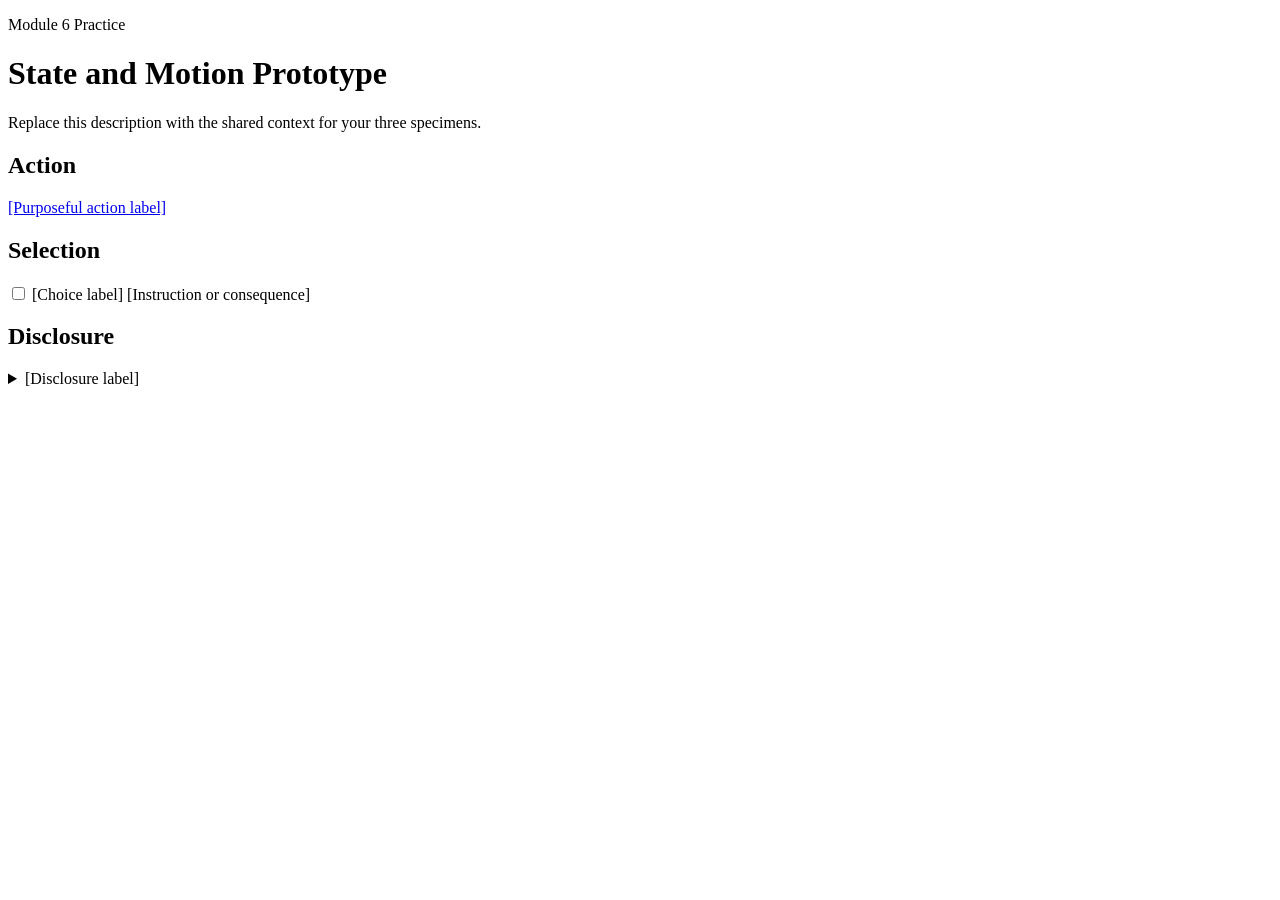
==== index.html @ e9217cf0 "Initial commit" ====
<!DOCTYPE html>
  <html lang="en">
  <head>
    <meta charset="UTF-8">
    <meta name="viewport" content="width=device-width, initial-scale=1.0">
    <title>Document</title>
  </head>
  <body>
  <header>
        <p class="eyebrow">Module 6 Practice</p>
        <h1>State and Motion Prototype</h1>
        <p>Replace this description with the shared context for your three specimens.</p>
      </header>
      <main>
        <section class="specimen">
          <h2>Action</h2>
          <p><a class="action" href="#confirmation">[Purposeful action label]</a></p>
        </section>
        <section class="specimen">
          <h2>Selection</h2>
          <div class="choice">
            <input type="checkbox" id="choice">
            <label for="choice">
              <span class="choice-title">[Choice label]</span>
              <span class="choice-help">[Instruction or consequence]</span>
            </label>
          </div></section>
        <section class="specimen">
          <h2>Disclosure</h2>
          <details>
            <summary>[Disclosure label]</summary>
            <div class="confirmation" id="confirmation">
              <strong>[Status]</strong> [Useful next step.]
            </div>
          </details>
        </section>
      </main>
  </body>
</html>
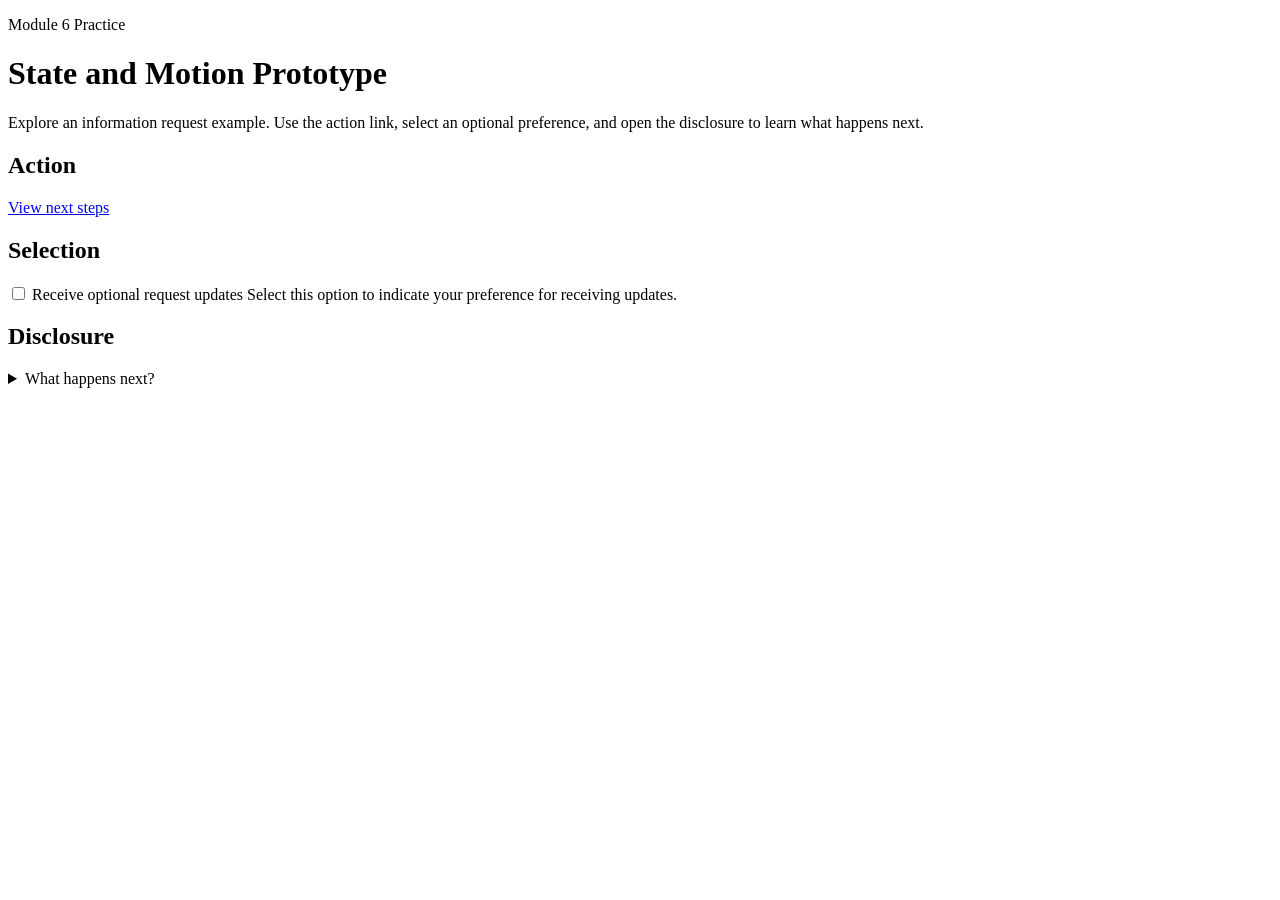
==== commit bff9402b: "Update index.html" ====
--- a/index.html
+++ b/index.html
@@ -9,28 +9,28 @@
   <header>
         <p class="eyebrow">Module 6 Practice</p>
         <h1>State and Motion Prototype</h1>
-        <p>Replace this description with the shared context for your three specimens.</p>
+        <p>Explore an information request example. Use the action link, select an optional preference, and open the disclosure to learn what happens next.</p>
       </header>
       <main>
         <section class="specimen">
           <h2>Action</h2>
-          <p><a class="action" href="#confirmation">[Purposeful action label]</a></p>
+          <p><a class="action" href="#confirmation">View next steps</a></p>
         </section>
         <section class="specimen">
           <h2>Selection</h2>
           <div class="choice">
             <input type="checkbox" id="choice">
             <label for="choice">
-              <span class="choice-title">[Choice label]</span>
-              <span class="choice-help">[Instruction or consequence]</span>
+              <span class="choice-title">Receive optional request updates</span>
+              <span class="choice-help">Select this option to indicate your preference for receiving updates.</span>
             </label>
           </div></section>
         <section class="specimen">
           <h2>Disclosure</h2>
           <details>
-            <summary>[Disclosure label]</summary>
+            <summary>What happens next?</summary>
             <div class="confirmation" id="confirmation">
-              <strong>[Status]</strong> [Useful next step.]
+              <strong>Request received:</strong>Review the information provided and follow any instructions for continuing your request.
             </div>
           </details>
         </section>
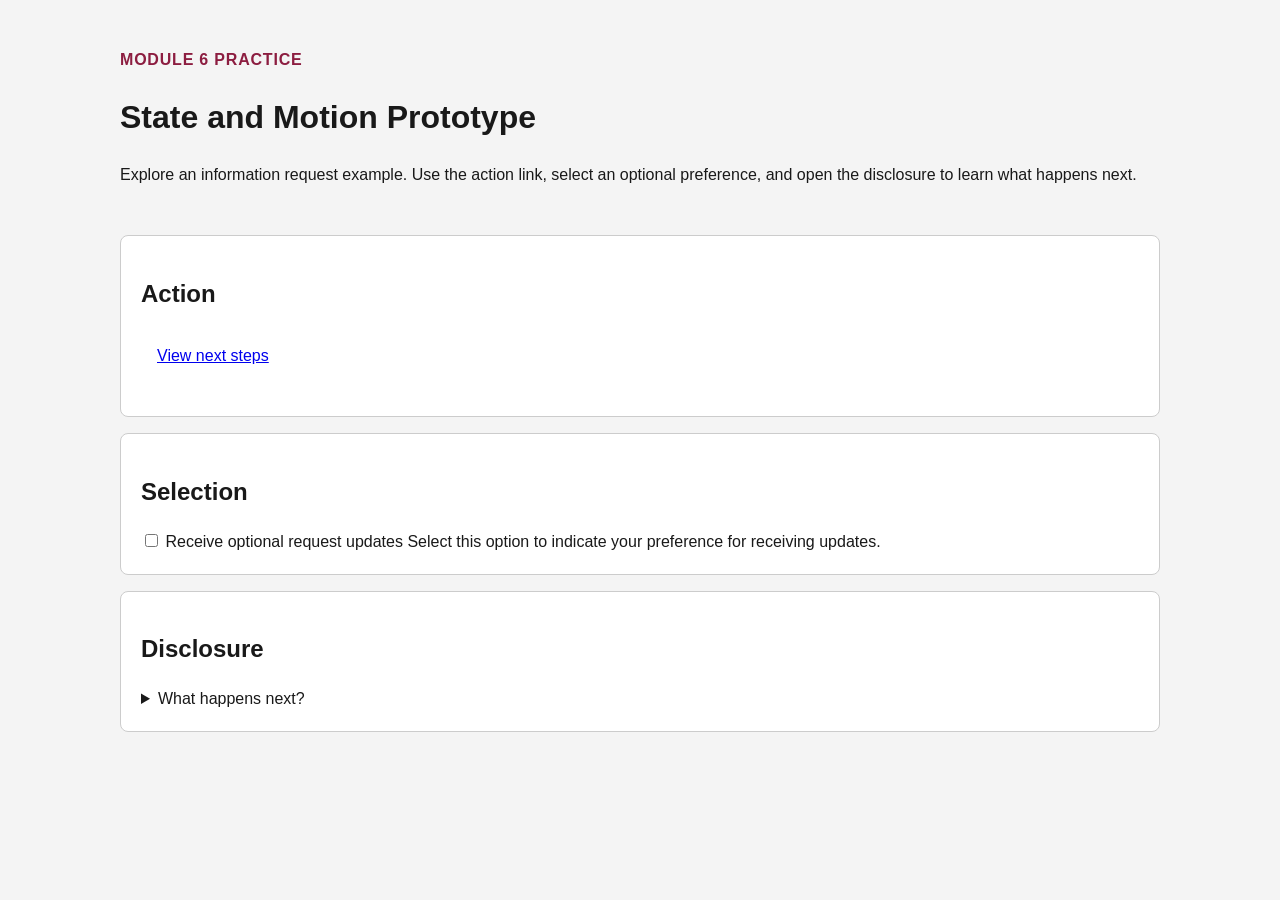
==== commit b61ac38b: "Update index.html" ====
--- a/index.html
+++ b/index.html
@@ -4,6 +4,7 @@
     <meta charset="UTF-8">
     <meta name="viewport" content="width=device-width, initial-scale=1.0">
     <title>Document</title>
+    <link rel="stylesheet" href="styles.css">
   </head>
   <body>
   <header>
--- a/styles.css
+++ b/styles.css
@@ -0,0 +1,135 @@
+:root { 
+    --brand:#8c1d40; 
+    --accent:#ffc627; 
+    --ink:#191919; 
+    --paper:#fff; 
+    --surface:#f4f4f4; 
+    --focus:#0077b6; 
+    --space:1rem; 
+}
+
+* { 
+    box-sizing:border-box; 
+}
+
+body { 
+    margin:0; 
+    color:var(--ink); 
+    background:var(--surface); 
+    font:1rem/1.5 Arial,sans-serif; 
+}
+
+header, main { 
+    width:min(100% - 2rem,65rem); 
+    margin-inline:auto; 
+}
+
+header { 
+    padding-block:2rem 1rem; 
+}
+
+.eyebrow { 
+    color:var(--brand); 
+    font-weight:700; 
+    text-transform:uppercase; 
+    letter-spacing:.05em; 
+}
+
+.specimen { 
+    margin-block:var(--space); 
+    padding:1.25rem; 
+    background:var(--paper); 
+    border:1px solid #ccc; 
+    border-radius:.5rem; 
+}
+
+.action { 
+    display:inline-block; 
+    padding:.75rem 1rem; 
+
+.action {
+    display: inline-block;
+    padding: .75rem 1rem;
+    color: var(--paper);
+    background: linear-gradient(135deg, var(--brand), #64132e);
+    border: 2px solid var(--brand);
+    border-radius: .4rem;
+    box-shadow: 0 .25rem .5rem rgb(0 0 0 / 15%);
+    text-decoration: none;
+    font-weight: 700;
+    transition: background-color .2s ease,
+                color .2s ease,
+                box-shadow .2s ease,
+                transform .2s ease;
+}
+
+.action::after {
+    content: " →";
+    display: inline-block;
+    margin-inline-start: .4rem;
+    transition: transform .2s ease;
+}
+
+.action:hover {
+    background: var(--brand);
+    box-shadow: 0 .4rem .8rem rgb(0 0 0 / 25%);
+}
+
+.action:hover::after {
+    transform: translateX(.2rem);
+}
+
+.action:focus-visible {
+    outline: 3px solid var(--focus);
+    outline-offset: 4px;
+}
+
+.action:active {
+    transform: translateY(2px);
+    box-shadow: 0 .1rem .2rem rgb(0 0 0 / 15%);
+}
+
+
+.choice { 
+    display:grid; 
+    grid-template-columns:auto 1fr; 
+    gap:.75rem; 
+    align-items:start; 
+}
+
+.choice input { 
+    width:1.25rem; 
+    height:1.25rem; 
+    margin-top:.25rem; 
+}
+
+.choice label { 
+    display:grid; 
+    gap:.1rem; 
+    padding:.75rem; 
+    border:.15rem solid #777; 
+    border-radius:.4rem; 
+}
+
+.choice-title { 
+    font-weight:700; 
+}
+
+.choice-help { 
+    color:#444; 
+}
+/* TODO: focus and checked state with more than color. */
+
+summary { 
+    cursor:pointer; 
+    font-weight:700; 
+}
+
+.confirmation { 
+    margin-top:.75rem; 
+    padding:1rem; 
+}
+
+/* TODO: add purposeful gradients/shadows/filters/masks/blending across specimens. */
+/* TODO: define and trigger one short, finite keyframe animation. */
+/* TODO: add a prefers-reduced-motion strategy that preserves feedback. */
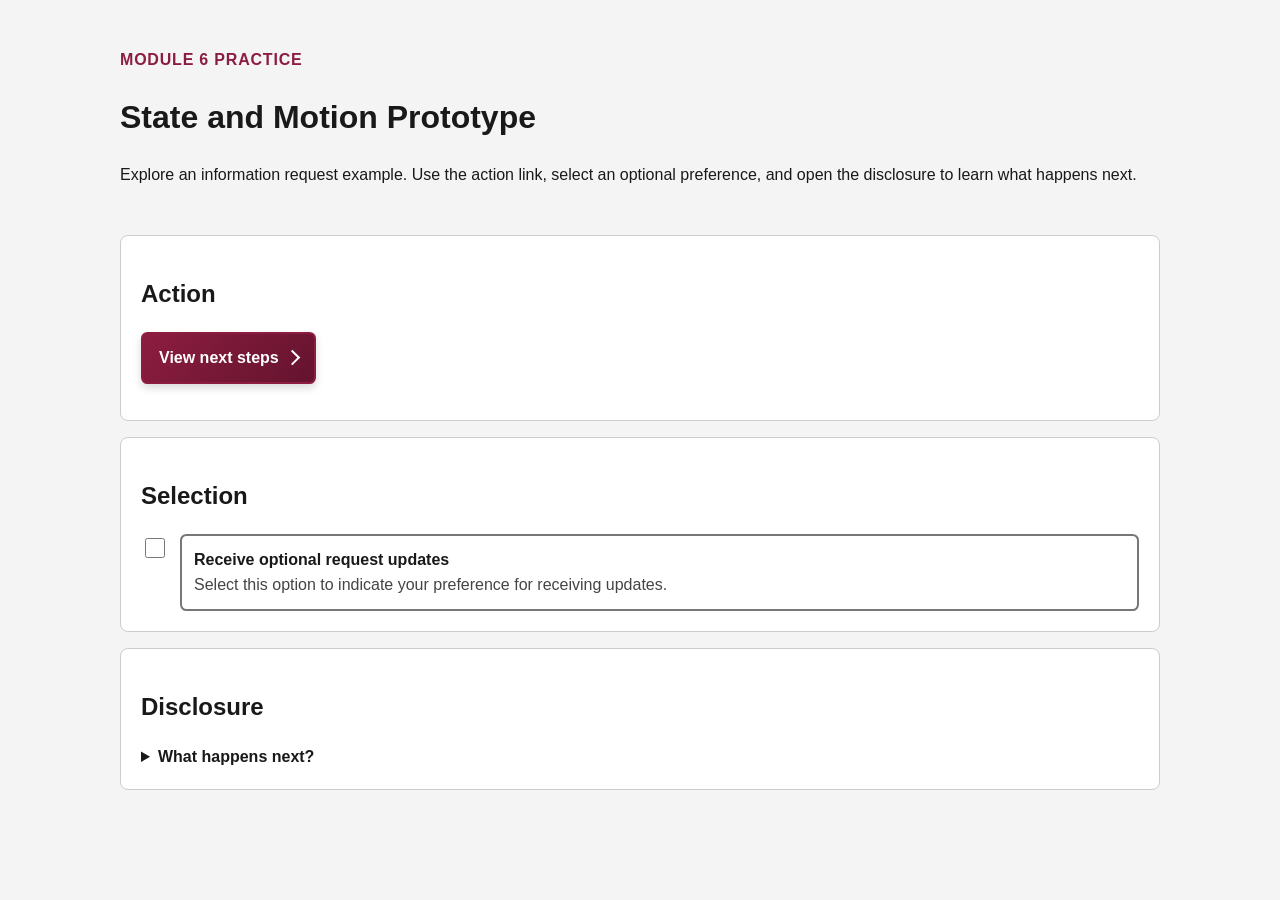
==== commit ce8bbe34: "Update index.html" ====
--- a/index.html
+++ b/index.html
@@ -14,8 +14,8 @@
       </header>
       <main>
         <section class="specimen">
-          <h2>Action</h2>
-          <p><a class="action" href="#confirmation">View next steps</a></p>
+        <h2>Action</h2>
+        <p><a class="action" href="#confirmation">View next steps</a></p>
         </section>
         <section class="specimen">
           <h2>Selection</h2>
@@ -25,12 +25,13 @@
               <span class="choice-title">Receive optional request updates</span>
               <span class="choice-help">Select this option to indicate your preference for receiving updates.</span>
             </label>
-          </div></section>
-        <section class="specimen">
-          <h2>Disclosure</h2>
+          </div>
+        </section>
+        <section class="specimen" id="confirmation">
+        <h2>Disclosure</h2>
           <details>
             <summary>What happens next?</summary>
-            <div class="confirmation" id="confirmation">
+            <div class="confirmation">
               <strong>Request received:</strong>Review the information provided and follow any instructions for continuing your request.
             </div>
           </details>
--- a/styles.css
+++ b/styles.css
@@ -43,9 +43,6 @@
     border-radius:.5rem; 
 }
 
-.action { 
-    display:inline-block; 
-    padding:.75rem 1rem; 
 
 .action {
     display: inline-block;
@@ -63,12 +60,19 @@
                 transform .2s ease;
 }
 
+
 .action::after {
-    content: " →";
+    content: "";
     display: inline-block;
-    margin-inline-start: .4rem;
+    width: .55rem;
+    height: .55rem;
+    margin-inline-start: .5rem;
+    border-top: 2px solid currentColor;
+    border-right: 2px solid currentColor;
+    transform: rotate(45deg);
     transition: transform .2s ease;
 }
+
 
 .action:hover {
     background: var(--brand);
@@ -85,8 +89,10 @@
 }
 
 .action:active {
-    transform: translateY(2px);
-    box-shadow: 0 .1rem .2rem rgb(0 0 0 / 15%);
+    background: var(--accent);
+    color: var(--ink);
+    border-color: var(--accent);
+    box-shadow: inset 0 3px 5px rgb(0 0 0 / 25%);
 }
 
 
@@ -108,7 +114,10 @@
     gap:.1rem; 
     padding:.75rem; 
     border:.15rem solid #777; 
-    border-radius:.4rem; 
+    border-radius:.4rem;
+    transition: background-color .2s ease,
+            border-color .2s ease,
+            box-shadow .2s ease; 
 }
 
 .choice-title { 
@@ -118,7 +127,30 @@
 .choice-help { 
     color:#444; 
 }
-/* TODO: focus and checked state with more than color. */
+
+
+.choice input:focus-visible + label {
+    outline: 3px solid var(--focus);
+    outline-offset: 3px;
+}
+
+.choice input:checked + label {
+    border: .2rem solid var(--brand);
+    background: linear-gradient(135deg, #fff, #fff3d1);
+    box-shadow: 0 .3rem .8rem rgb(140 29 64 / 18%);
+    position: relative;
+}
+
+.choice input:checked + label::after {
+    content: "✓";
+    position: absolute;
+    top: .5rem;
+    right: .65rem;
+    font-size: 1.25rem;
+    font-weight: 700;
+    color: var(--brand);
+}
+
 
 summary { 
     cursor:pointer; 
@@ -130,6 +162,35 @@
     padding:1rem; 
 }
 
-/* TODO: add purposeful gradients/shadows/filters/masks/blending across specimens. */
-/* TODO: define and trigger one short, finite keyframe animation. */
-/* TODO: add a prefers-reduced-motion strategy that preserves feedback. */
+
+details[open] .confirmation {
+    animation: disclosure-reveal .35s ease-out 1 both;
+    background: linear-gradient(135deg, var(--paper), var(--surface));
+    border-left: .25rem solid var(--brand);
+    border-radius: .4rem;
+    box-shadow: 0 .3rem .8rem rgb(0 0 0 / 12%);
+}
+
+@keyframes disclosure-reveal {
+    from {
+        opacity: 0;
+        transform: translateY(-8px);
+    }
+
+    to {
+        opacity: 1;
+        transform: translateY(0);
+    }
+}
+
+
+@media (prefers-reduced-motion: reduce) {
+    .action,
+    .action::after {
+        transition: none;
+    }
+
+    details[open] .confirmation {
+        animation: none;
+    }
+}
